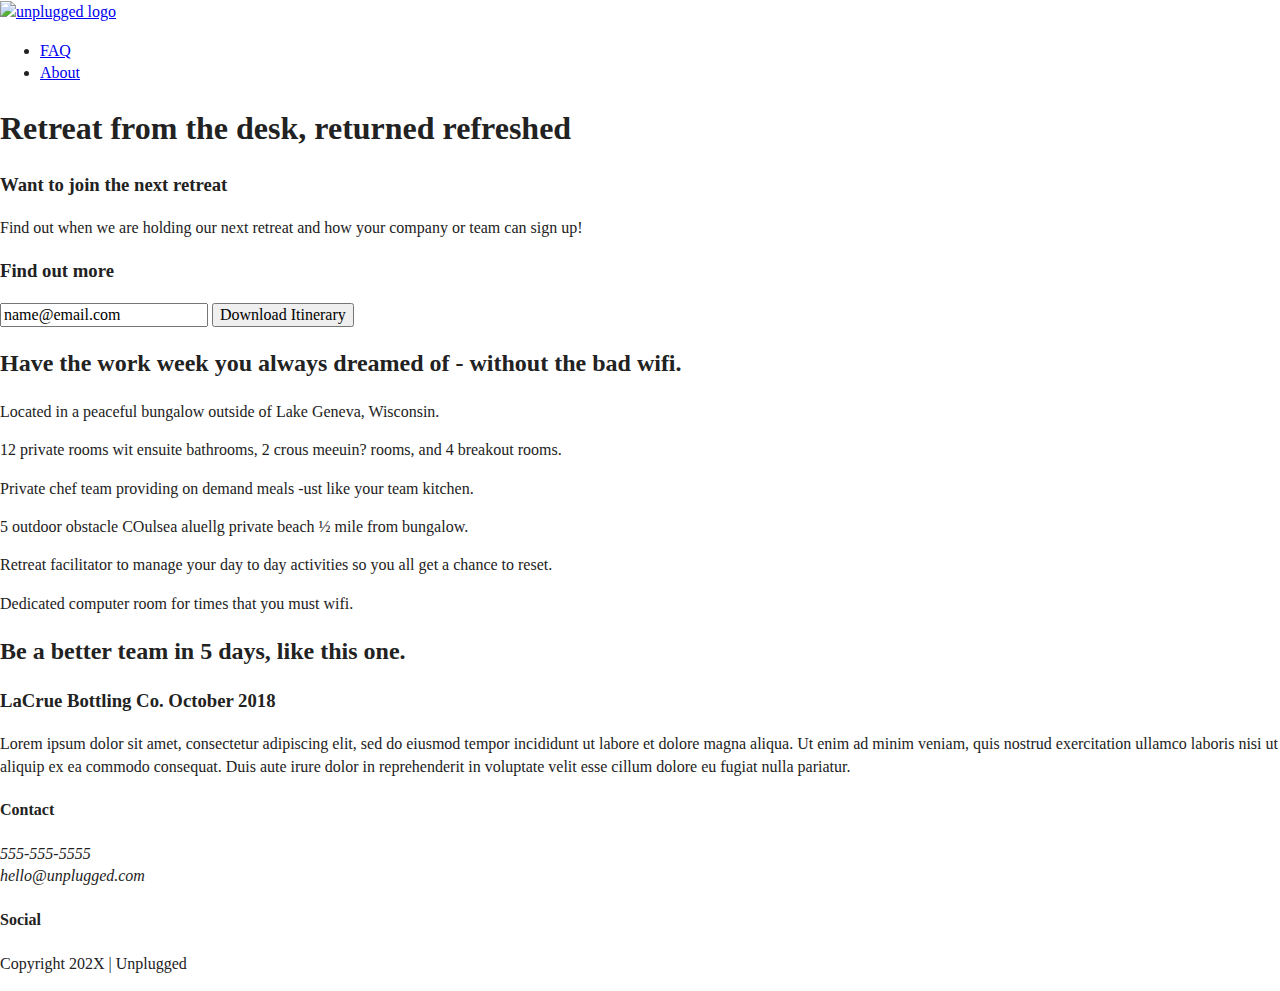
==== index.html @ b1617ef8 "Updating homepage" ====
<!doctype html>
<html class="no-js" lang="">

<head>
  <meta charset="utf-8">
  <title>Unplugged Retreat</title>
  <meta name="description" content="">
  <meta name="viewport" content="width=device-width, initial-scale=1 shrink-to-fit=no">


  <link rel="manifest" href="site.webmanifest">
  <link rel="apple-touch-icon" href="/icon.png">
  <!-- Place favicon.ico in the root directory -->

  <link rel="stylesheet" href="css/normalize.css">
  <link rel="stylesheet" href="css/main.css">
</head>

<body>
<!--[if lte IE 9]>
    <p class="browserupgrade">You are using an <strong>outdated</strong> browser. Please <a href="https://browsehappy.com/">upgrade your browser</a> to improve your experience and security.</p>
  <![endif]-->

  <!-- Add your site or application content here -->
  <header>
    <div class="content-wrapper">
      <a href="#">
        <img src="" alt="unplugged logo">
      </a> 
      <div class="header-divider">
        <nav>
          <ul>
              <li><a href="faq/index.html" rel="noopener">FAQ</a></li>
              <li><a href="about/index.html" rel="noopener">About</a></li>
          </ul>
        </nav>
    </div>
  </header>

  <main>

    <section class="hero-area">
      <div class="content-wrapper">
        <h1>Retreat from the desk, returned refreshed</h1>
      </div>
    </section>

    <aside>
      <div class="content-wrapper">
        <div class="form-description">
          <h3>Want to join the next retreat</h3>
           <p>
            Find out when we are holding our next retreat and how your company or team can sign up!
          </p>
        </div>
        <div class="form">
          <h3>Find out more</h3>
          <input type="text" name="name" value="name@email.com">
          <input type="button" value="Download Itinerary">
        </div>
      </div>
      <!-- aside content wrapper ends -->
    </aside>

    <section class="features">
      <div class="content-wrapper">
        <h2>Have the work week you always dreamed of - without the bad wifi.</h2>
        <div class="features-items"></div>
          <article>
           <p class="fontawesome-icon">
           </p>
           <p class="features-item-description">
             Located in a peaceful bungalow outside of Lake Geneva, Wisconsin.
           </p>
          </article>
          <article>
           <p class="fontawesome-icon">
          </p>
           <p class="features-item-description">
            12 private rooms wit ensuite bathrooms, 2 crous meeuin? rooms, and 4 breakout rooms.
           </p>
           </article>
           <article>
            <p class="fontawesome-icon">
           </p>
           <p class="features-item-description">
            Private chef team providing on demand meals -ust like your team kitchen.
           </p>
           </article>
           <article>
            <p class="fontawesome-icon">
            </p>
            <p class="features-item-description">
               5 outdoor obstacle COulsea aluellg private beach ½ mile from bungalow.
            </p>
            </article>
           <article>
            <p class="fontawesome-icon">
            </p>
           <p class="features-item-description">
             Retreat facilitator to manage your day to day activities so you all get a chance to reset.
           </p>
          </article>
          <article>
          <p class="fontawesome-icon">
          </p>
          <p class="features-item-description">
            Dedicated computer room for times that you must wifi.
          </p>
          </article>
        </div>
      </div>
    </section>

    <section class="reviews">
      <div class="content-wrapper">
        <h2>Be a better team in 5 days, like this one.</h2>
        <article>
          <div>
            <h3>LaCrue Bottling Co. October 2018</h3>
            <p>
              Lorem ipsum dolor sit amet, consectetur adipiscing elit, sed do eiusmod tempor incididunt ut labore et
              dolore magna aliqua. Ut enim ad minim veniam, quis nostrud exercitation ullamco laboris nisi ut aliquip ex
              ea commodo consequat. Duis aute irure dolor
              in reprehenderit in voluptate velit esse cillum dolore eu fugiat nulla pariatur.
            </p>
          </div>
        </article>
      </div>
    </section>

  </main> <!--main wrapper-->

  <footer>
    <div class="content-wrapper">
      <div class="footer-content">
        <div class="contact">
          <h4>Contact</h4>
          <address>
            <p>
              555-555-5555<br>
              hello@unplugged.com
            </p>
          </address>
        </div>
        <div class="social">
          <h4>Social</h4>
          <div class="social-icons">
            <p>
              <a href="https://www.facebook.com/Skillcrush/" target="_blank"></a>
            </p>
            <p>
              <a href="https://twitter.com/Skillcrush" target="_blank"></a>
            </p>
            <p>
              <a href="https://www.instagram.com/skillcrush/" target="_blank"></a>
            </p>
          </div>
        </div>
      </div>
      <!-- footer content ends -->
    </div>
    <!--footer content-wrapper ends-->
    <div class="copyright">
      <p>Copyright 202X | Unplugged</p>
    </div>
  </footer>


  <script src="js/vendor/modernizr-3.11.2.min.js"></script>
  <script src="js/plugins.js"></script>
  <script src="js/main.js"></script>

  <!-- Google Analytics: change UA-XXXXX-Y to be your site's ID. -->
  <script>
    window.ga = function () { ga.q.push(arguments) }; ga.q = []; ga.l = +new Date;
    ga('create', 'UA-XXXXX-Y', 'auto'); ga('set', 'anonymizeIp', true); ga('set', 'transport', 'beacon'); ga('send', 'pageview')
  </script>
  <script src="https://www.google-analytics.com/analytics.js" async></script>
</body>

</html>
---- css/main.css ----
/*! HTML5 Boilerplate v8.0.0 | MIT License | https://html5boilerplate.com/ */

/* main.css 2.1.0 | MIT License | https://github.com/h5bp/main.css#readme */
/*
 * What follows is the result of much research on cross-browser styling.
 * Credit left inline and big thanks to Nicolas Gallagher, Jonathan Neal,
 * Kroc Camen, and the H5BP dev community and team.
 */

/* ==========================================================================
   Base styles: opinionated defaults
   ========================================================================== */

html {
  color: #222;
  font-size: 1em;
  line-height: 1.4;
}

/*
 * Remove text-shadow in selection highlight:
 * https://twitter.com/miketaylr/status/12228805301
 *
 * Vendor-prefixed and regular ::selection selectors cannot be combined:
 * https://stackoverflow.com/a/16982510/7133471
 *
 * Customize the background color to match your design.
 */

::-moz-selection {
  background: #b3d4fc;
  text-shadow: none;
}

::selection {
  background: #b3d4fc;
  text-shadow: none;
}

/*
 * A better looking default horizontal rule
 */

hr {
  display: block;
  height: 1px;
  border: 0;
  border-top: 1px solid #ccc;
  margin: 1em 0;
  padding: 0;
}

/*
 * Remove the gap between audio, canvas, iframes,
 * images, videos and the bottom of their containers:
 * https://github.com/h5bp/html5-boilerplate/issues/440
 */

audio,
canvas,
iframe,
img,
svg,
video {
  vertical-align: middle;
}

/*
 * Remove default fieldset styles.
 */

fieldset {
  border: 0;
  margin: 0;
  padding: 0;
}

/*
 * Allow only vertical resizing of textareas.
 */

textarea {
  resize: vertical;
}

/* ==========================================================================
   Author's custom styles
   ========================================================================== */

/* ==========================================================================
   Helper classes
   ========================================================================== */

/*
 * Hide visually and from screen readers
 */

.hidden,
[hidden] {
  display: none !important;
}

/*
 * Hide only visually, but have it available for screen readers:
 * https://snook.ca/archives/html_and_css/hiding-content-for-accessibility
 *
 * 1. For long content, line feeds are not interpreted as spaces and small width
 *    causes content to wrap 1 word per line:
 *    https://medium.com/@jessebeach/beware-smushed-off-screen-accessible-text-5952a4c2cbfe
 */

.sr-only {
  border: 0;
  clip: rect(0, 0, 0, 0);
  height: 1px;
  margin: -1px;
  overflow: hidden;
  padding: 0;
  position: absolute;
  white-space: nowrap;
  width: 1px;
  /* 1 */
}

/*
 * Extends the .sr-only class to allow the element
 * to be focusable when navigated to via the keyboard:
 * https://www.drupal.org/node/897638
 */

.sr-only.focusable:active,
.sr-only.focusable:focus {
  clip: auto;
  height: auto;
  margin: 0;
  overflow: visible;
  position: static;
  white-space: inherit;
  width: auto;
}

/*
 * Hide visually and from screen readers, but maintain layout
 */

.invisible {
  visibility: hidden;
}

/*
 * Clearfix: contain floats
 *
 * For modern browsers
 * 1. The space content is one way to avoid an Opera bug when the
 *    `contenteditable` attribute is included anywhere else in the document.
 *    Otherwise it causes space to appear at the top and bottom of elements
 *    that receive the `clearfix` class.
 * 2. The use of `table` rather than `block` is only necessary if using
 *    `:before` to contain the top-margins of child elements.
 */

.clearfix::before,
.clearfix::after {
  content: " ";
  display: table;
}

.clearfix::after {
  clear: both;
}

/* ==========================================================================
   EXAMPLE Media Queries for Responsive Design.
   These examples override the primary ('mobile first') styles.
   Modify as content requires.
   ========================================================================== */

@media only screen and (min-width: 35em) {
  /* Style adjustments for viewports that meet the condition */
}

@media print,
  (-webkit-min-device-pixel-ratio: 1.25),
  (min-resolution: 1.25dppx),
  (min-resolution: 120dpi) {
  /* Style adjustments for high resolution devices */
}

/* ==========================================================================
   Print styles.
   Inlined to avoid the additional HTTP request:
   https://www.phpied.com/delay-loading-your-print-css/
   ========================================================================== */

@media print {
  *,
  *::before,
  *::after {
    background: #fff !important;
    color: #000 !important;
    /* Black prints faster */
    box-shadow: none !important;
    text-shadow: none !important;
  }

  a,
  a:visited {
    text-decoration: underline;
  }

  a[href]::after {
    content: " (" attr(href) ")";
  }

  abbr[title]::after {
    content: " (" attr(title) ")";
  }

  /*
   * Don't show links that are fragment identifiers,
   * or use the `javascript:` pseudo protocol
   */
  a[href^="#"]::after,
  a[href^="javascript:"]::after {
    content: "";
  }

  pre {
    white-space: pre-wrap !important;
  }

  pre,
  blockquote {
    border: 1px solid #999;
    page-break-inside: avoid;
  }

  /*
   * Printing Tables:
   * https://web.archive.org/web/20180815150934/http://css-discuss.incutio.com/wiki/Printing_Tables
   */
  thead {
    display: table-header-group;
  }

  tr,
  img {
    page-break-inside: avoid;
  }

  p,
  h2,
  h3 {
    orphans: 3;
    widows: 3;
  }

  h2,
  h3 {
    page-break-after: avoid;
  }
}
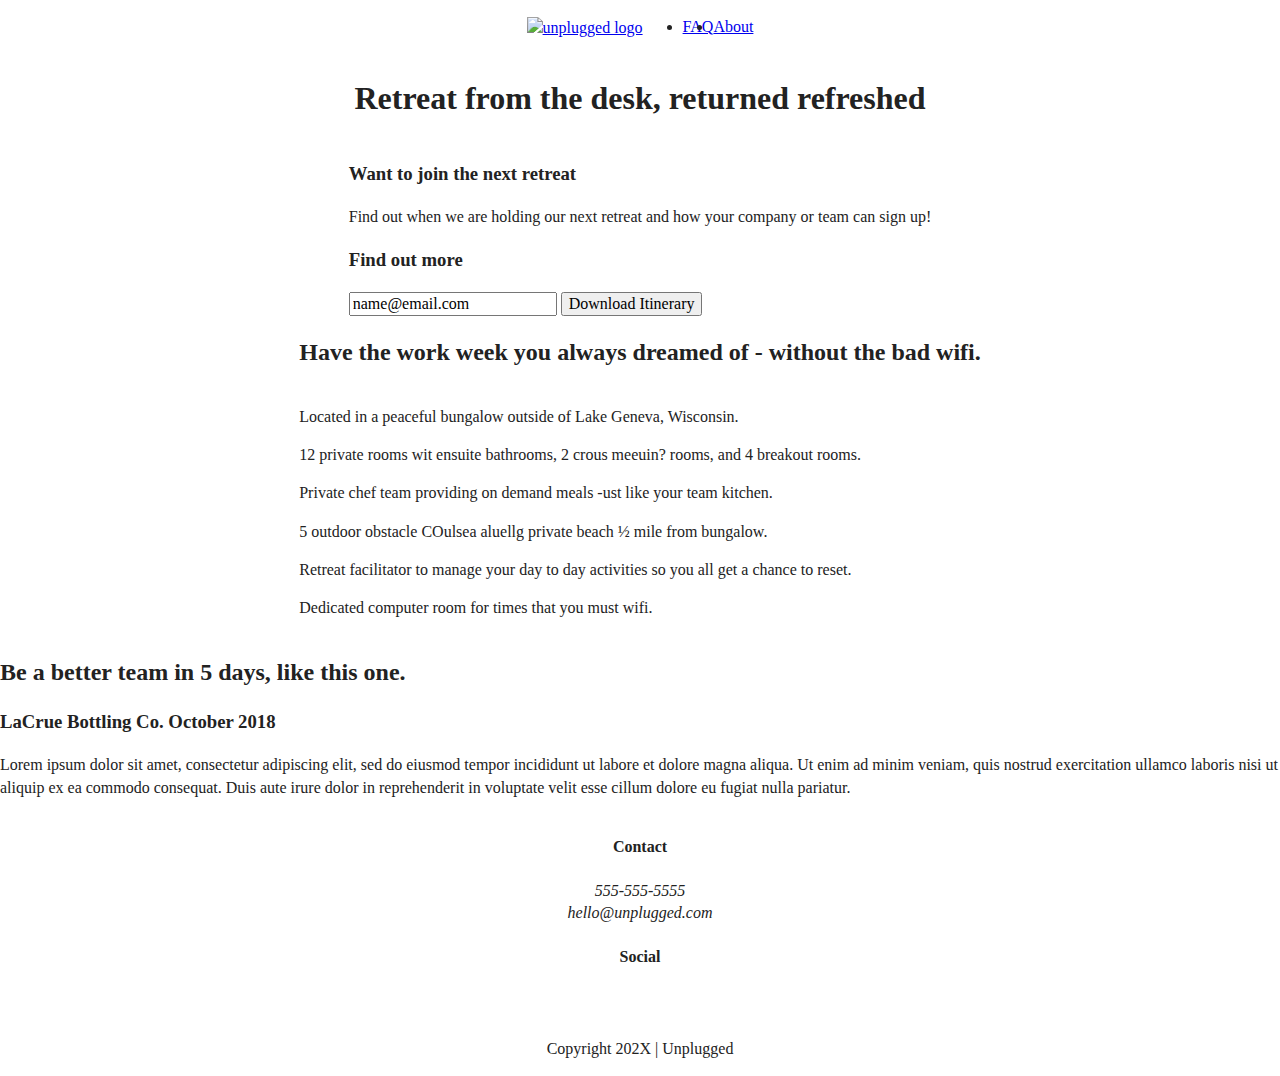
==== commit 8c1eea6a: "Modified main.csss" ====
--- a/index.html
+++ b/index.html
@@ -8,8 +8,8 @@
   <meta name="viewport" content="width=device-width, initial-scale=1 shrink-to-fit=no">
 
 
-  <link rel="manifest" href="site.webmanifest">
-  <link rel="apple-touch-icon" href="/icon.png">
+  <link rel="manifest" href="../site.webmanifest">
+  <link rel="apple-touch-icon" href="/../icon.png">
   <!-- Place favicon.ico in the root directory -->
 
   <link rel="stylesheet" href="css/normalize.css">
--- a/css/main.css
+++ b/css/main.css
@@ -86,6 +86,110 @@
 /* ==========================================================================
    Author's custom styles
    ========================================================================== */
+/* -------------------- Base Header - Footer Styles -------------------- */
+header {
+  display: flex;
+  justify-content: center; 
+}
+
+header .content-wrapper {
+  display:flex;
+  justify-content: center;
+  align-items: center;
+  flex-flow: row wrap;
+}
+
+header nav ul {
+  display: flex;
+  justify-content: space-around;
+}
+
+footer {
+  display:flex;
+  flex-direction: column;
+  align-items: center;
+  text-align: center;
+}
+
+footer .social-icons {
+  display: flex;
+  justify-content: space-around;
+  align-items: center;
+}
+
+footer .social-icons p {
+  display: flex;
+  justify-content: center;
+  align-items: center;
+}
+
+/* -------------------- Mobile Styles - Homepage -------------------- */
+/* Hero Area */
+
+.hero-area {
+  display:flex;
+  justify-content: center;
+}
+
+/* Aside */
+
+aside {
+  display:flex;
+  justify-content: center;
+}
+
+/* Features */
+
+.features {
+  display:flex;
+  justify-content: center;
+}
+
+.features .features-items {
+  display: flex;
+  justify-content: center;
+  align-items: flex-start;
+  flex-flow: row wrap;
+}
+
+/* Reviews */
+
+.reviews {
+  display: flex;
+  justify-content: center;
+}
+
+
+/* ==========================================================================
+   About Page
+   ========================================================================== */
+
+   .mission {
+    display: flex;
+    justify-content: center;
+  }
+  
+  .contact-section {
+    display: flex;
+    justify-content: center;
+  }
+  
+  /* ==========================================================================
+     FAQ Page
+     ========================================================================== */
+  
+  .faq {
+    display: flex;
+    justify-content: center;
+  }
+  
+  .faq .content-wrapper {
+    display: flex;
+    justify-content: center;
+    align-items: flex-start;
+    flex-flow: row wrap;
+  }
+  
 
 /* ==========================================================================
    Helper classes
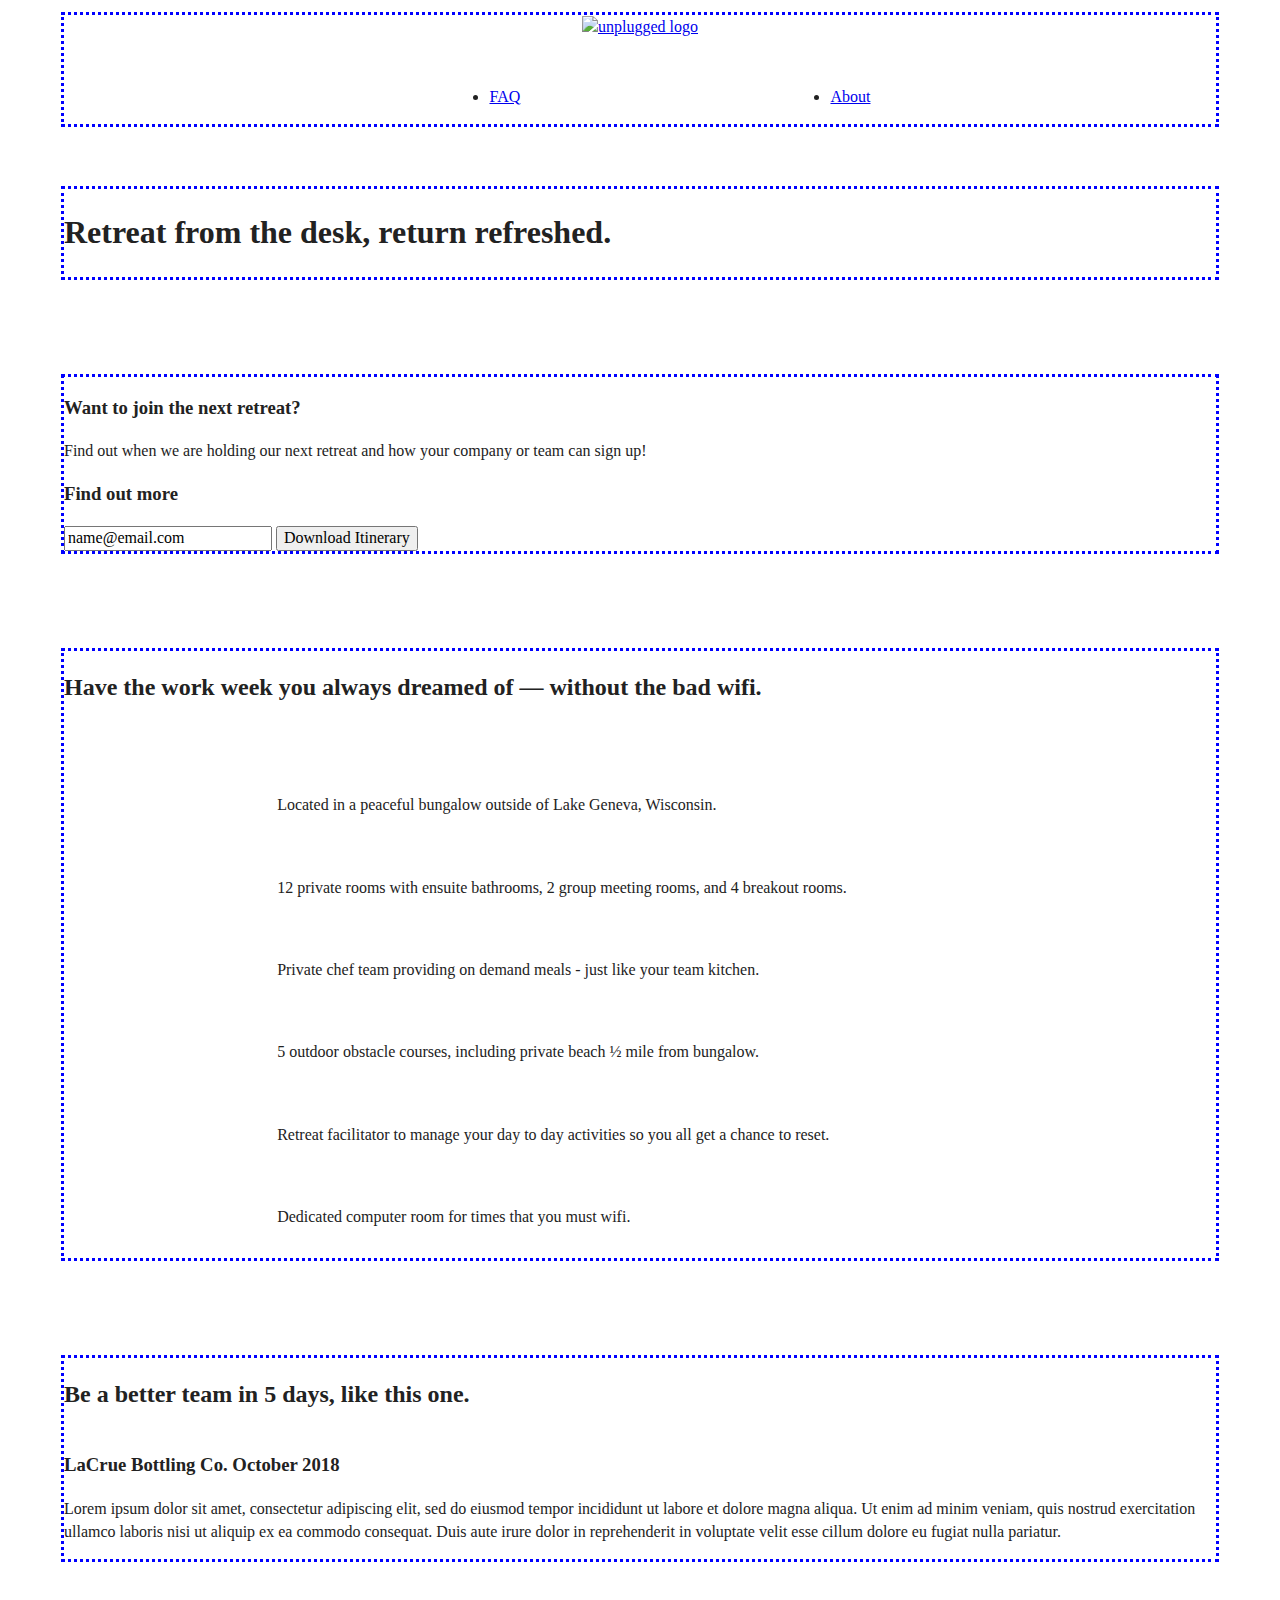
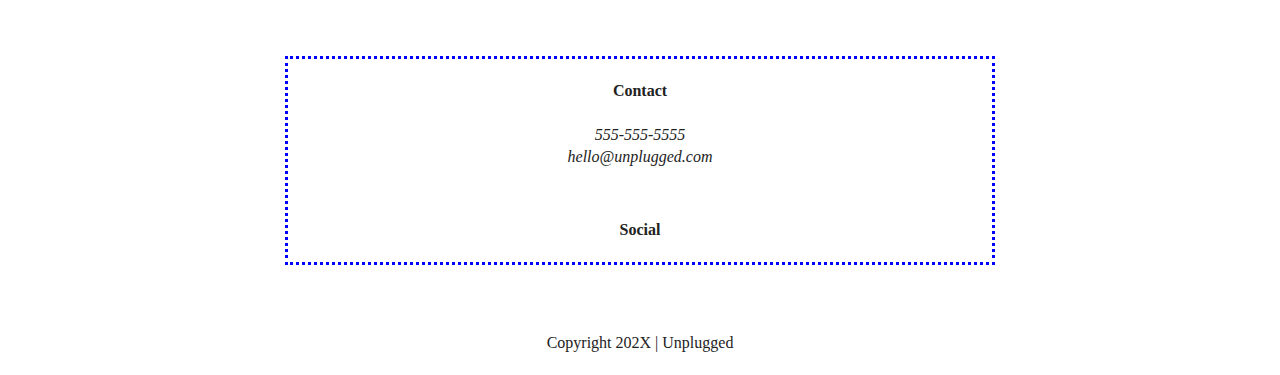
==== commit 833cfe1c: "Updated homepage and css file" ====
--- a/index.html
+++ b/index.html
@@ -1,15 +1,15 @@
 <!doctype html>
-<html class="no-js" lang="">
+<html class="no-js" lang="en">
 
 <head>
   <meta charset="utf-8">
+  <meta http-equiv="x-ua-compatible" content="ie=edge">
   <title>Unplugged Retreat</title>
   <meta name="description" content="">
-  <meta name="viewport" content="width=device-width, initial-scale=1 shrink-to-fit=no">
+  <meta name="viewport" content="width=device-width, initial-scale=1, shrink-to-fit=no">
 
-
-  <link rel="manifest" href="../site.webmanifest">
-  <link rel="apple-touch-icon" href="/../icon.png">
+  <link rel="manifest" href="site.webmanifest">
+  <link rel="apple-touch-icon" href="icon.png">
   <!-- Place favicon.ico in the root directory -->
 
   <link rel="stylesheet" href="css/normalize.css">
@@ -17,7 +17,7 @@
 </head>
 
 <body>
-<!--[if lte IE 9]>
+  <!--[if lte IE 9]>
     <p class="browserupgrade">You are using an <strong>outdated</strong> browser. Please <a href="https://browsehappy.com/">upgrade your browser</a> to improve your experience and security.</p>
   <![endif]-->
 
@@ -26,14 +26,14 @@
     <div class="content-wrapper">
       <a href="#">
         <img src="" alt="unplugged logo">
-      </a> 
-      <div class="header-divider">
-        <nav>
-          <ul>
-              <li><a href="faq/index.html" rel="noopener">FAQ</a></li>
-              <li><a href="about/index.html" rel="noopener">About</a></li>
-          </ul>
-        </nav>
+      </a>
+      <div class="header-divider"></div>
+      <nav>
+        <ul>
+          <li><a href="faq/index.html">FAQ</a></li>
+          <li><a href="about/index.html">About</a></li>
+        </ul>
+      </nav>
     </div>
   </header>
 
@@ -41,15 +41,15 @@
 
     <section class="hero-area">
       <div class="content-wrapper">
-        <h1>Retreat from the desk, returned refreshed</h1>
+        <h1>Retreat from the desk, return refreshed.</h1>
       </div>
     </section>
 
     <aside>
       <div class="content-wrapper">
         <div class="form-description">
-          <h3>Want to join the next retreat</h3>
-           <p>
+          <h3>Want to join the next retreat?</h3>
+          <p>
             Find out when we are holding our next retreat and how your company or team can sign up!
           </p>
         </div>
@@ -64,49 +64,49 @@
 
     <section class="features">
       <div class="content-wrapper">
-        <h2>Have the work week you always dreamed of - without the bad wifi.</h2>
-        <div class="features-items"></div>
+        <h2>Have the work week you always dreamed of — without the bad wifi.</h2>
+        <div class="features-items">
           <article>
-           <p class="fontawesome-icon">
-           </p>
-           <p class="features-item-description">
-             Located in a peaceful bungalow outside of Lake Geneva, Wisconsin.
-           </p>
-          </article>
-          <article>
-           <p class="fontawesome-icon">
-          </p>
-           <p class="features-item-description">
-            12 private rooms wit ensuite bathrooms, 2 crous meeuin? rooms, and 4 breakout rooms.
-           </p>
-           </article>
-           <article>
-            <p class="fontawesome-icon">
-           </p>
-           <p class="features-item-description">
-            Private chef team providing on demand meals -ust like your team kitchen.
-           </p>
-           </article>
-           <article>
             <p class="fontawesome-icon">
             </p>
             <p class="features-item-description">
-               5 outdoor obstacle COulsea aluellg private beach ½ mile from bungalow.
+              Located in a peaceful bungalow outside of Lake Geneva, Wisconsin.
             </p>
-            </article>
-           <article>
+          </article>
+          <article>
             <p class="fontawesome-icon">
             </p>
-           <p class="features-item-description">
-             Retreat facilitator to manage your day to day activities so you all get a chance to reset.
-           </p>
+            <p class="features-item-description">
+              12 private rooms with ensuite bathrooms, 2 group meeting rooms, and 4 breakout rooms.
+            </p>
           </article>
           <article>
-          <p class="fontawesome-icon">
-          </p>
-          <p class="features-item-description">
-            Dedicated computer room for times that you must wifi.
-          </p>
+            <p class="fontawesome-icon">
+            </p>
+            <p class="features-item-description">
+              Private chef team providing on demand meals - just like your team kitchen.
+            </p>
+          </article>
+          <article>
+            <p class="fontawesome-icon">
+            </p>
+            <p class="features-item-description">
+              5 outdoor obstacle courses, including private beach ½ mile from bungalow.
+            </p>
+          </article>
+          <article>
+            <p class="fontawesome-icon">
+            </p>
+            <p class="features-item-description">
+              Retreat facilitator to manage your day to day activities so you all get a chance to reset.
+            </p>
+          </article>
+          <article>
+            <p class="fontawesome-icon">
+            </p>
+            <p class="features-item-description">
+              Dedicated computer room for times that you must wifi.
+            </p>
           </article>
         </div>
       </div>
@@ -129,7 +129,8 @@
       </div>
     </section>
 
-  </main> <!--main wrapper-->
+  </main>
+  <!-- main wrapper -->
 
   <footer>
     <div class="content-wrapper">
@@ -166,17 +167,25 @@
     </div>
   </footer>
 
-
-  <script src="js/vendor/modernizr-3.11.2.min.js"></script>
+  <script src="js/vendor/modernizr-3.6.0.min.js"></script>
+  <script src="https://code.jquery.com/jquery-3.3.1.min.js"
+    integrity="sha256-FgpCb/KJQlLNfOu91ta32o/NMZxltwRo8QtmkMRdAu8=" crossorigin="anonymous"></script>
+  <script>
+    window.jQuery || document.write('<script src="js/vendor/jquery-3.3.1.min.js"><\/script>')
+  </script>
   <script src="js/plugins.js"></script>
   <script src="js/main.js"></script>
 
   <!-- Google Analytics: change UA-XXXXX-Y to be your site's ID. -->
   <script>
-    window.ga = function () { ga.q.push(arguments) }; ga.q = []; ga.l = +new Date;
-    ga('create', 'UA-XXXXX-Y', 'auto'); ga('set', 'anonymizeIp', true); ga('set', 'transport', 'beacon'); ga('send', 'pageview')
+    window.ga = function () {
+      ga.q.push(arguments)
+    };
+    ga.q = [];
+    ga.l = +new Date;
+    ga('create', 'UA-XXXXX-Y', 'auto');
+    ga('send', 'pageview')
   </script>
-  <script src="https://www.google-analytics.com/analytics.js" async></script>
+  <script src="https://www.google-analytics.com/analytics.js" async defer></script>
 </body>
-
-</html>
+</html>--- a/css/main.css
+++ b/css/main.css
@@ -86,85 +86,142 @@
 /* ==========================================================================
    Author's custom styles
    ========================================================================== */
-/* -------------------- Base Header - Footer Styles -------------------- */
-header {
-  display: flex;
-  justify-content: center; 
-}
-
-header .content-wrapper {
-  display:flex;
-  justify-content: center;
-  align-items: center;
-  flex-flow: row wrap;
-}
-
-header nav ul {
-  display: flex;
-  justify-content: space-around;
-}
-
-footer {
-  display:flex;
-  flex-direction: column;
-  align-items: center;
-  text-align: center;
-}
-
-footer .social-icons {
-  display: flex;
-  justify-content: space-around;
-  align-items: center;
-}
-
-footer .social-icons p {
-  display: flex;
-  justify-content: center;
-  align-items: center;
-}
-
-/* -------------------- Mobile Styles - Homepage -------------------- */
-/* Hero Area */
-
-.hero-area {
-  display:flex;
-  justify-content: center;
-}
-
-/* Aside */
-
-aside {
-  display:flex;
-  justify-content: center;
-}
-
-/* Features */
-
-.features {
-  display:flex;
-  justify-content: center;
-}
-
-.features .features-items {
-  display: flex;
-  justify-content: center;
-  align-items: flex-start;
-  flex-flow: row wrap;
-}
-
-/* Reviews */
-
-.reviews {
-  display: flex;
-  justify-content: center;
-}
-
-
-/* ==========================================================================
-   About Page
-   ========================================================================== */
-
-   .mission {
+   .content-wrapper {
+    width: 90%;
+    margin: 50px 0;
+    outline: 3px dotted blue;
+  }
+  
+  /* -------------------- Base Header - Footer Styles -------------------- */
+  header {
+    display: flex;
+    justify-content: center;
+    padding: 15px 0;
+  }
+  
+  header .content-wrapper {
+    display: flex;
+    justify-content: center;
+    align-items: center;
+    flex-flow: row wrap;
+    margin: 0;
+  }
+  
+  .header-divider {
+    width: 100%;
+    height: 1px;
+    margin: 10px 0 20px 0;
+  }
+  
+  header nav {
+    width: 60%;
+  }
+  
+  header nav ul {
+    display: flex;
+    justify-content: space-around;
+    width: 100%;
+  }
+  
+  footer {
+    display: flex;
+    flex-direction: column;
+    align-items: center;
+    text-align: center;
+  }
+  
+  footer p {
+    margin: 0;
+  }
+  
+  footer .content-wrapper {
+    width: 55%;
+  }
+  
+  footer .contact {
+    margin-bottom: 50px;
+  }
+  
+  footer .social-icons {
+    display: flex;
+    justify-content: space-around;
+    align-items: center;
+  }
+  
+  footer .social-icons p {
+    display: flex;
+    justify-content: center;
+    align-items: center;
+  }
+  
+  footer .copyright {
+    margin: 20px 0;
+  }
+  
+  /* -------------------- Mobile Styles - Homepage -------------------- */
+  
+  /* Hero Area */
+  
+  .hero-area {
+    display: flex;
+    justify-content: center;
+  }
+  
+  /* Aside */
+  
+  aside {
+    display: flex;
+    justify-content: center;
+  }
+  
+  /* Features */
+  
+  .features {
+    display: flex;
+    justify-content: center;
+  }
+  
+  .features h2 {
+    margin-bottom: 60px;
+  }
+  
+  .features article {
+    width: 63%;
+    margin: 30px 0;
+  }
+  
+  .features .features-items {
+    display: flex;
+    justify-content: center;
+    align-items: flex-start;
+    flex-flow: row wrap;
+  }
+  
+  .features p {
+    margin: 0;
+  }
+  
+  /* Reviews */
+  
+  .reviews {
+    display: flex;
+    justify-content: center;
+  }
+  
+  .reviews h2 {
+    margin-bottom: 40px;
+  }
+  
+  .reviews h3 {
+    width: 55%;
+    margin: 20px 0;
+  }
+  
+  /* ==========================================================================
+     About Page
+     ========================================================================== */
+  
+  .mission {
     display: flex;
     justify-content: center;
   }
@@ -172,6 +229,10 @@
   .contact-section {
     display: flex;
     justify-content: center;
+  }
+  
+  .contact-content p {
+    margin: 0;
   }
   
   /* ==========================================================================
@@ -188,6 +249,15 @@
     justify-content: center;
     align-items: flex-start;
     flex-flow: row wrap;
+    margin: 50px 0 0 0;
+  }
+  
+  .faq h2 {
+    margin-bottom: 40px;
+  }
+  
+  .faq-content {
+    margin-bottom: 50px;
   }
   
 
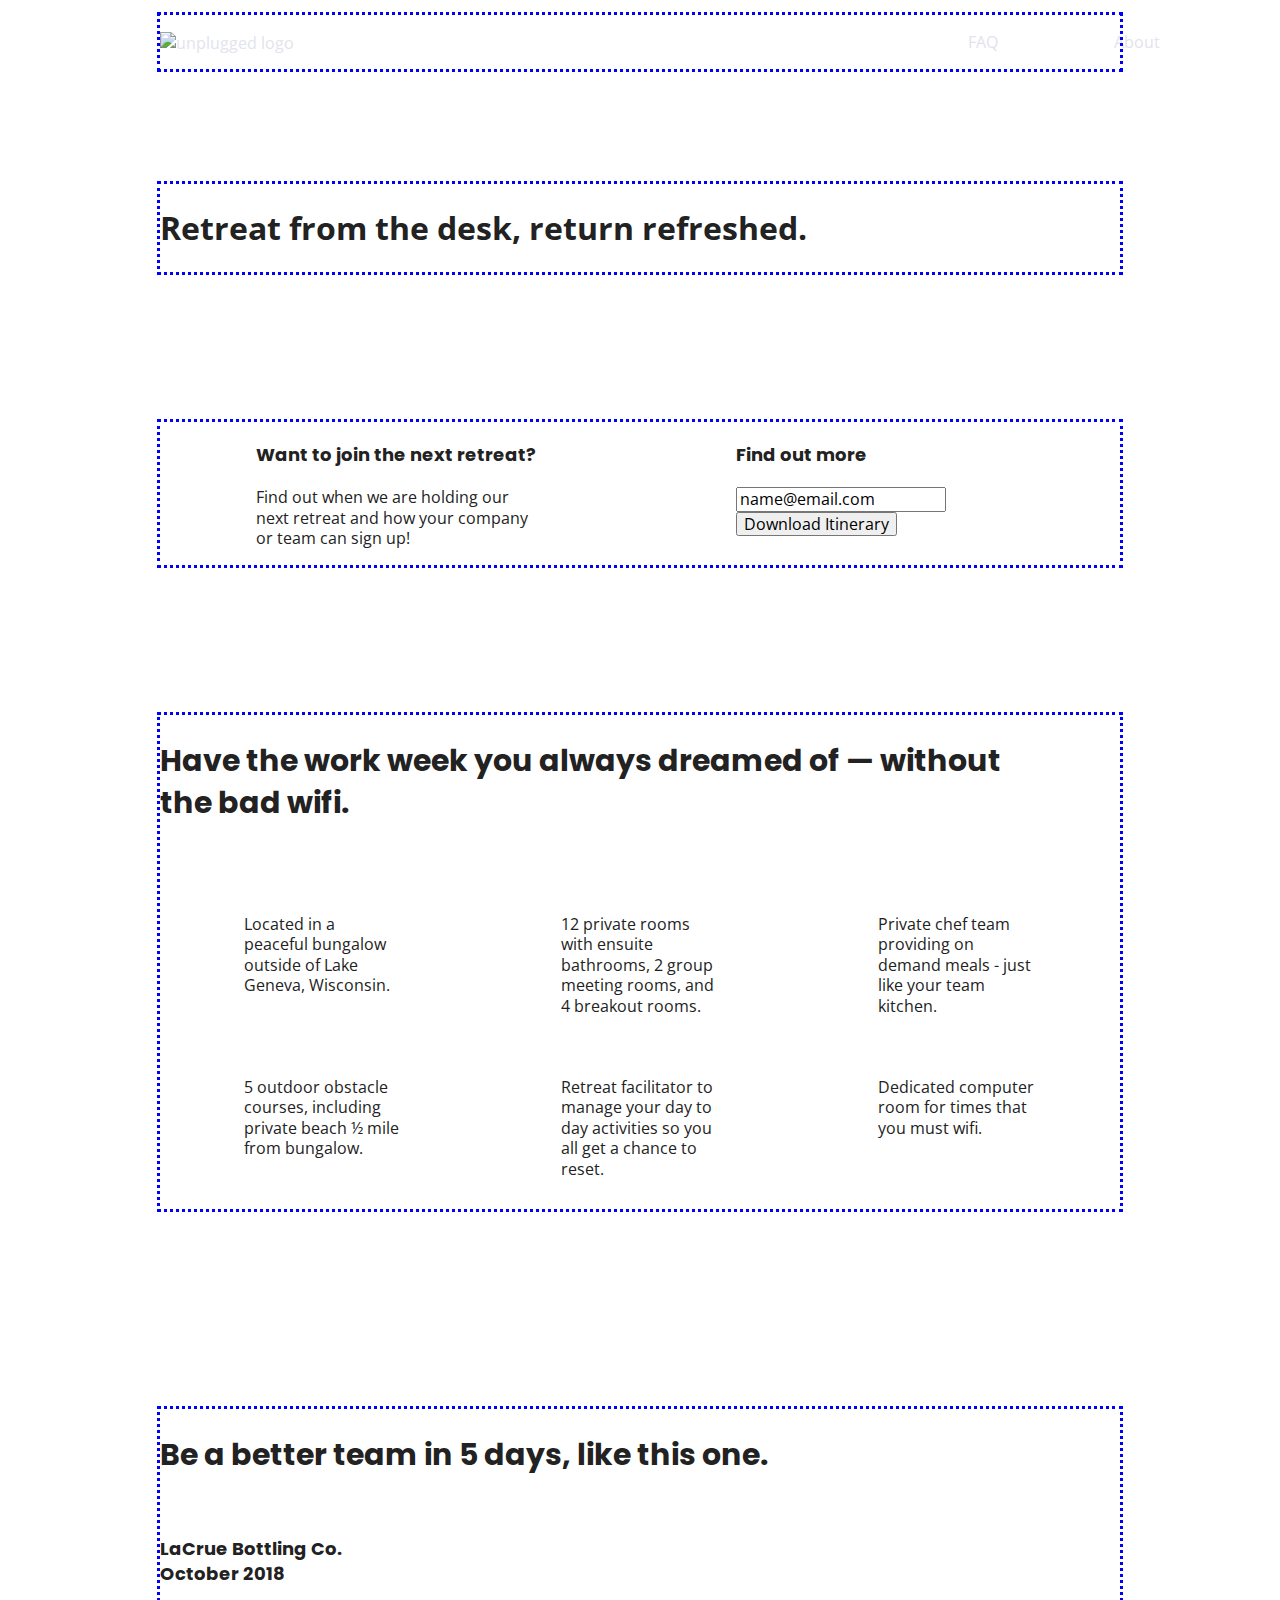
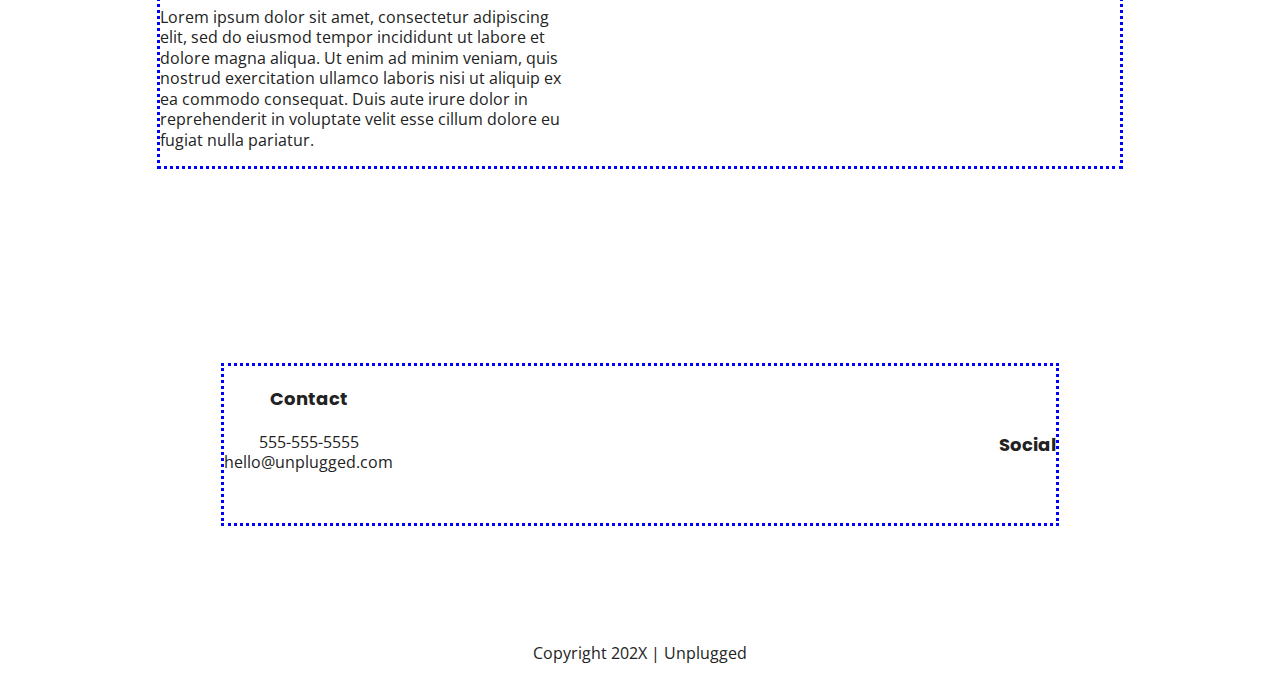
==== commit 6b86cabe: "Updated all pages" ====
--- a/index.html
+++ b/index.html
@@ -14,6 +14,9 @@
 
   <link rel="stylesheet" href="css/normalize.css">
   <link rel="stylesheet" href="css/main.css">
+  <!-- Google Fonts -->
+  <link rel="stylesheet" href="https://fonts.googleapis.com/css?family=Open+Sans:400,700|Poppins:500,700">
+  
 </head>
 
 <body>
--- a/css/main.css
+++ b/css/main.css
@@ -86,6 +86,49 @@
 /* ==========================================================================
    Author's custom styles
    ========================================================================== */
+  /*General Styles*/
+
+  html {
+    font-size: 1rem;
+  }
+
+  body {
+    font-family: 'Open Sans', sans-serif;
+    font-size: 1em;
+    text-align: left;
+  }
+
+  ul,
+  ol {
+    list-style-type: none;
+  }
+
+  a {
+    color: #e2e3ed;
+    text-decoration: none;
+  }
+
+  h2 {
+    font-family: 'Poppins', sans-serif;
+    font-size: 1.875em;
+  }
+
+  h3,
+  h4 {
+    font-family: 'Poppins', sans-serif;
+    margin: 20px 0;
+    font-size: 1.125em;
+  }
+
+  p {
+    font-size: 1em;
+    line-height: 1.285;
+  }
+
+  address {
+    font-style: normal;
+  }
+  
    .content-wrapper {
     width: 90%;
     margin: 50px 0;
@@ -349,16 +392,186 @@
    Modify as content requires.
    ========================================================================== */
 
-@media only screen and (min-width: 35em) {
-  /* Style adjustments for viewports that meet the condition */
-}
-
-@media print,
-  (-webkit-min-device-pixel-ratio: 1.25),
-  (min-resolution: 1.25dppx),
-  (min-resolution: 120dpi) {
-  /* Style adjustments for high resolution devices */
-}
+@media screen and (min-width: 768px){
+/*General Styles*/
+
+.content-wrapper {
+  max-width: 640px;
+  margin: 100px 0;
+}
+
+header {
+  padding: 33px 0;
+}
+
+header .content-wrapper {
+  width: 100%;
+  justify-content: space-between;
+}
+
+header nav {
+  width: 20%;
+}
+
+header nav ul {
+  justify-content: space-between;
+}
+
+.header-divider {
+  display: none;
+}
+
+aside .content-wrapper {
+  margin: 50px 0;
+  display: flex;
+  justify-content: space-between;
+  align-content: flex-start;
+}
+
+aside .content-wrapper .form-description,
+aside .content-wrapper .form {
+  width: 40%;
+  margin: 0;
+}
+
+.features article {
+  display: flex;
+  align-items: center;
+  flex-flow: column wrap;
+  flex-basis: 50%;
+}
+
+.features .features-item-description {
+  width: 50%;
+}
+
+.reviews article {
+  display: flex;
+  justify-content: space-between;
+}
+
+.reviews article div{
+  width: 49%;
+}
+
+footer .content-wrapper {
+  width: 65%;
+}
+
+.footer-content {
+  display: flex;
+  justify-content: space-between;
+  align-items: center;
+}
+
+footer .contact {
+  margin-bottom: 0:
+}
+
+footer .copyright {
+  width: 100%;
+}
+
+/* ==========================================================================
+   About Page
+   ========================================================================== */
+
+.mission-content {
+    display: flex;
+    justify-content: space-between;
+    align-items: flex-start;
+    padding-top: 20px;
+}
+
+.mission-content p {
+    width: 45%;
+}
+
+.contact-section .content-wrapper h2 {
+  width: 80%;
+}
+
+.contact-content {
+  display: flex; 
+  justify-content: space-between;
+  align-items: flex-start;
+}
+
+/* ==========================================================================
+   FAQ Page
+   ========================================================================== */
+   .faq .content-wrapper {
+    justify-content: space-between;
+  }
+
+  .faq-content {
+    flex-basis: 45%;
+  }
+
+  .faq h2 {
+    width: 100%;
+  }
+}
+
+@media screen and (min-width: 1200px){
+
+.content-wrapper {
+  max-width: 960px;
+}
+
+header {
+  padding: 15px 0;
+}
+
+.hero-area h1{
+  width: 80%;
+}
+
+aside .content-wrapper {
+  justify-content: space-around;
+}
+
+aside .content-wrapper .form-description,
+aside .content-wrapper .form {
+  width: 30%;
+}
+
+.features h2 {
+  width: 90%;
+}
+
+.features article {
+  flex-basis: 33%;
+}
+
+/* Reviews */
+.reviews article div {
+  width: 42%;
+}
+
+/* ==========================================================================
+  About Page
+  ========================================================================== */
+
+  .mission h2,
+  .contact-section .content-wrapper h2 {
+    width: 95%;
+  }
+
+  /* ==========================================================================
+  FAQ Page
+  ========================================================================== */
+  .faq h2 {
+    width: 100%;
+  }
+
+
+}
+
+
+
+
+
 
 /* ==========================================================================
    Print styles.
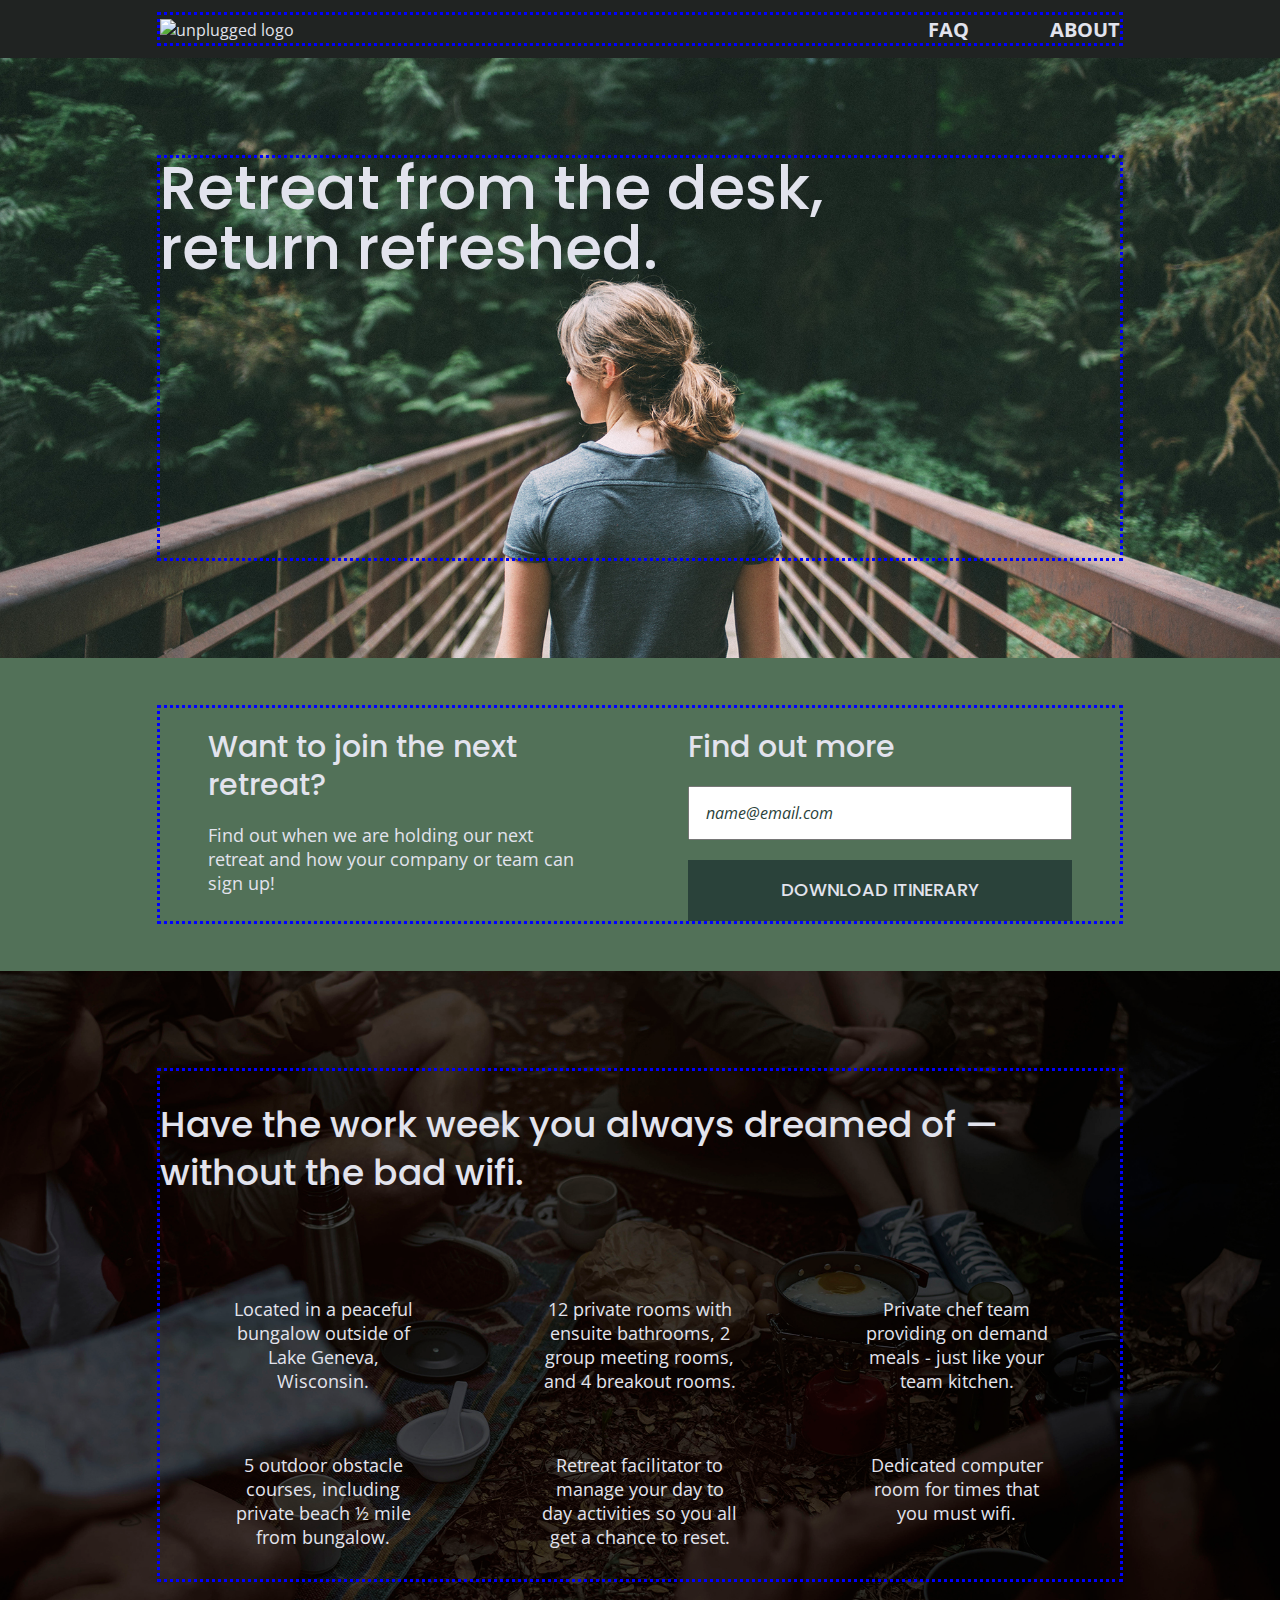
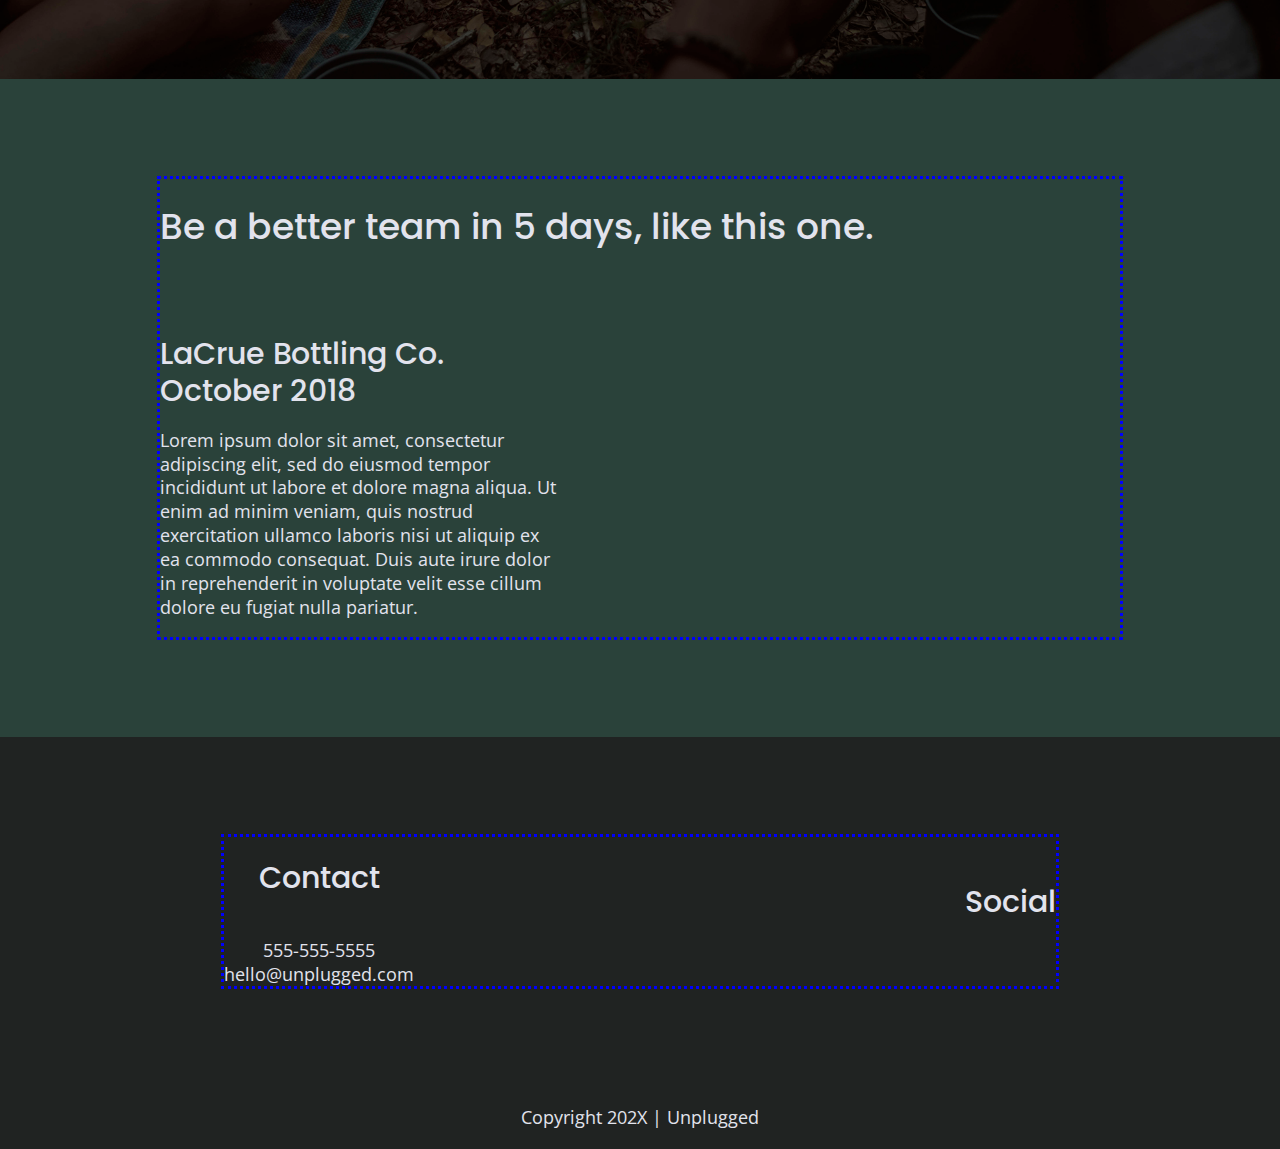
==== commit e3f6d255: "Adding icons to all pages" ====
--- a/index.html
+++ b/index.html
@@ -16,7 +16,8 @@
   <link rel="stylesheet" href="css/main.css">
   <!-- Google Fonts -->
   <link rel="stylesheet" href="https://fonts.googleapis.com/css?family=Open+Sans:400,700|Poppins:500,700">
-  
+  <!-- FontAwesome CDN version 5.5 -->
+  <link rel="stylesheet" href="https://use.fontawesome.com/releases/v5.5.0/css/all.css" integrity="sha384-B4dIYHKNBt8Bc12p+WXckhzcICo0wtJAoU8YZTY5qE0Id1GSseTk6S+L3BlXeVIU" crossorigin="anonymous">
 </head>
 
 <body>
@@ -71,6 +72,7 @@
         <div class="features-items">
           <article>
             <p class="fontawesome-icon">
+              <i class="fas fa-campground"></i>
             </p>
             <p class="features-item-description">
               Located in a peaceful bungalow outside of Lake Geneva, Wisconsin.
@@ -78,6 +80,7 @@
           </article>
           <article>
             <p class="fontawesome-icon">
+              <i class="fas fa-bed"></i>
             </p>
             <p class="features-item-description">
               12 private rooms with ensuite bathrooms, 2 group meeting rooms, and 4 breakout rooms.
@@ -85,6 +88,7 @@
           </article>
           <article>
             <p class="fontawesome-icon">
+              <i class="fas fa-utensils"></i>
             </p>
             <p class="features-item-description">
               Private chef team providing on demand meals - just like your team kitchen.
@@ -92,6 +96,7 @@
           </article>
           <article>
             <p class="fontawesome-icon">
+              <i class="fas fa-shoe-prints"></i>
             </p>
             <p class="features-item-description">
               5 outdoor obstacle courses, including private beach ½ mile from bungalow.
@@ -99,6 +104,7 @@
           </article>
           <article>
             <p class="fontawesome-icon">
+              <i class="fas fa-smile"></i>
             </p>
             <p class="features-item-description">
               Retreat facilitator to manage your day to day activities so you all get a chance to reset.
@@ -106,6 +112,7 @@
           </article>
           <article>
             <p class="fontawesome-icon">
+              <i class="fas fa-wifi"></i>
             </p>
             <p class="features-item-description">
               Dedicated computer room for times that you must wifi.
--- a/css/main.css
+++ b/css/main.css
@@ -84,9 +84,20 @@
 }
 
 /* ==========================================================================
+   Browser Upgrade Prompt
+   ========================================================================== */
+
+   .browserupgrade {
+    margin: 0.2em 0;
+    background: #ccc;
+    color: #000;
+    padding: 0.2em 0;
+  }
+
+/* ==========================================================================
    Author's custom styles
    ========================================================================== */
-  /*General Styles*/
+/*General Styles*/
 
   html {
     font-size: 1rem;
@@ -96,11 +107,14 @@
     font-family: 'Open Sans', sans-serif;
     font-size: 1em;
     text-align: left;
+    color: #e2e3ed;
   }
 
   ul,
   ol {
     list-style-type: none;
+    margin: 0;
+    padding: 0;
   }
 
   a {
@@ -110,6 +124,7 @@
 
   h2 {
     font-family: 'Poppins', sans-serif;
+    font-weight: 500;
     font-size: 1.875em;
   }
 
@@ -117,12 +132,21 @@
   h4 {
     font-family: 'Poppins', sans-serif;
     margin: 20px 0;
+    font-weight: 500;
     font-size: 1.125em;
   }
 
   p {
-    font-size: 1em;
+    font-size: .875em;
     line-height: 1.285;
+  }
+
+  img {
+    width: 100;
+  }
+
+  figure {
+    margin: 0;
   }
 
   address {
@@ -140,6 +164,11 @@
     display: flex;
     justify-content: center;
     padding: 15px 0;
+    background-color: #202322;
+  }
+
+  header figure {
+    width: 60%;
   }
   
   header .content-wrapper {
@@ -151,6 +180,7 @@
   }
   
   .header-divider {
+    background: #3a3a3a;
     width: 100%;
     height: 1px;
     margin: 10px 0 20px 0;
@@ -158,12 +188,19 @@
   
   header nav {
     width: 60%;
+    font-size: 1.125em;
+    font-weight: 700;
+    text-transform: uppercase;
   }
   
   header nav ul {
     display: flex;
     justify-content: space-around;
     width: 100%;
+  }
+
+  header nav ul li {
+    font-size: 1.125em;
   }
   
   footer {
@@ -171,6 +208,7 @@
     flex-direction: column;
     align-items: center;
     text-align: center;
+    background-color: #202322;
   }
   
   footer p {
@@ -208,20 +246,63 @@
   .hero-area {
     display: flex;
     justify-content: center;
+    background: url('../img/unplugged-retreat.jpg');
+    background-size: cover;
+    background-repeat: no repeat;
+    background-position: center;
+    background-color: #333;
+    min-height: 500px;
+  }
+
+  .hero-area h1 {
+    font-size: 2.25em;
+    font-family: 'Poppins', Helvetica, Arial, sans-serif;
+    font-weight: 500;
+    line-height: 1.2;
   }
   
   /* Aside */
   
   aside {
-    display: flex;
-    justify-content: center;
-  }
-  
+    background-color: #527158;
+    display: flex;
+    justify-content: center;
+  }
+
+  aside .form {
+    margin-top: 30px;
+  }
+  
+  input[type=text] {
+    box-sizing: border-box;
+    width: 100%;
+    color: #2a423a;
+    font-style: italic;
+    padding: 1em;
+  }
+
+  input[type=button] {
+    width: 100%;
+    padding: 20px 0;
+    margin-top: 20px;
+    background-color: #2a423a;
+    font-family: 'Poppins', Helvetica, Arial, sans-serif;
+    font-weight: 500;
+    font-size: 1.125em;
+    color: #e2e3ed;
+    border: none;
+    text-align: center;
+    text-transform: uppercase;
+  }
+
   /* Features */
   
   .features {
     display: flex;
     justify-content: center;
+    background: url('../img/unplugged-retreat-features.jpg');
+    background-size: cover;
+    background-position: center;
   }
   
   .features h2 {
@@ -239,9 +320,15 @@
     align-items: flex-start;
     flex-flow: row wrap;
   }
+
+  .features i {
+    font-size: 3.75em;
+    margin-bottom: 40px;
+  }
   
   .features p {
     margin: 0;
+    text-align: center;
   }
   
   /* Reviews */
@@ -249,10 +336,12 @@
   .reviews {
     display: flex;
     justify-content: center;
+    background-color: #2a423a;
   }
   
   .reviews h2 {
     margin-bottom: 40px;
+    line-height: 1;
   }
   
   .reviews h3 {
@@ -265,11 +354,29 @@
      ========================================================================== */
   
   .mission {
-    display: flex;
-    justify-content: center;
+    background-color: #527158;
+    display: flex;
+    justify-content: center;
+  }
+
+  .map figure {
+    width: 100%;
+    height: 0;
+    padding-bottom: 125%;
+    overflow:hidden;
+    position: relative;
+  }
+
+  .map iframe {
+    width: 100%;
+    height: 100%;
+    position: absolute;
+    top: 0;
+    left: 0;
   }
   
   .contact-section {
+    background-color: #2a423a;
     display: flex;
     justify-content: center;
   }
@@ -283,6 +390,7 @@
      ========================================================================== */
   
   .faq {
+    background-color: #527158;
     display: flex;
     justify-content: center;
   }
@@ -297,12 +405,16 @@
   
   .faq h2 {
     margin-bottom: 40px;
+    line-height: 1;
   }
   
   .faq-content {
     margin-bottom: 50px;
   }
   
+  .faq-content h4 {
+    line-height: 1.333;
+  }
 
 /* ==========================================================================
    Helper classes
@@ -392,14 +504,25 @@
    Modify as content requires.
    ========================================================================== */
 
-@media screen and (min-width: 768px){
+@media only screen and (min-width: 768px){
+/*Tablet styles here*/
+
 /*General Styles*/
-
 .content-wrapper {
   max-width: 640px;
   margin: 100px 0;
 }
 
+h2 {
+  font-size: 2.25em;
+  line-height: 1.333;
+}
+
+h3 {
+  font-size: 1.5em;
+  line-height: 1.25;
+}
+
 header {
   padding: 33px 0;
 }
@@ -409,6 +532,10 @@
   justify-content: space-between;
 }
 
+header figure {
+  width: 30%;
+}
+
 header nav {
   width: 20%;
 }
@@ -419,6 +546,18 @@
 
 .header-divider {
   display: none;
+}
+
+/* Hero Area */
+
+.hero-area {
+  min-height: 600px;
+}
+
+.hero-area h1 {
+  font-size: 3em;
+  line-height: 1;
+  margin: 0;
 }
 
 aside .content-wrapper {
@@ -434,6 +573,10 @@
   margin: 0;
 }
 
+.features h2 {
+  margin-bottom: 20px;
+}
+
 .features article {
   display: flex;
   align-items: center;
@@ -442,7 +585,7 @@
 }
 
 .features .features-item-description {
-  width: 50%;
+  width: 62%;
 }
 
 .reviews article {
@@ -450,22 +593,42 @@
   justify-content: space-between;
 }
 
-.reviews article div{
+.reviews h2 {
+  width: 85%;
+}
+
+.reviews article figure,
+.reviews article div {
   width: 49%;
+}
+
+.reviews h3 {
+  width: 75%;
+  margin: 0;
 }
 
 footer .content-wrapper {
   width: 65%;
 }
 
-.footer-content {
+footer .footer-content {
   display: flex;
   justify-content: space-between;
   align-items: center;
+  flex-direction: row;
 }
 
 footer .contact {
-  margin-bottom: 0:
+  margin-bottom: 0; 
+}
+
+footer h4 {
+  font-size: 1.5em;
+  margin-bottom: 40px;
+}
+
+footer p {
+  line-height: 1.285;
 }
 
 footer .copyright {
@@ -485,6 +648,10 @@
 
 .mission-content p {
     width: 45%;
+}
+
+.map figure {
+  padding-bottom: 45.5%;
 }
 
 .contact-section .content-wrapper h2 {
@@ -495,6 +662,10 @@
   display: flex; 
   justify-content: space-between;
   align-items: flex-start;
+}
+
+.contact-content h4 {
+  font-size: 1.5em;
 }
 
 /* ==========================================================================
@@ -511,10 +682,18 @@
   .faq h2 {
     width: 100%;
   }
-}
-
-@media screen and (min-width: 1200px){
-
+
+  .faq h4,
+  .faq p {
+    font-size: .875em;
+    line-height: 1.125;
+  }
+}
+
+@media only screen and (min-width: 1200px){
+ /*Desktop styles here*/
+
+  /* General styles */
 .content-wrapper {
   max-width: 960px;
 }
@@ -523,7 +702,22 @@
   padding: 15px 0;
 }
 
+h2 {
+  font-size: 2.25em;
+}
+
+h3,
+h4 {
+  font-size: 1.875em;
+}
+
+p {
+  font-size: 1.125em;
+  line-height: 1.333;
+}
+
 .hero-area h1{
+  font-size: 3.75em;
   width: 80%;
 }
 
@@ -533,11 +727,16 @@
 
 aside .content-wrapper .form-description,
 aside .content-wrapper .form {
-  width: 30%;
-}
-
+  width: 40%;
+}
+
+.form-description p {
+  font-size: 1.125em;
+}
+
+/* Features */
 .features h2 {
-  width: 90%;
+  padding-bottom: 50px;
 }
 
 .features article {
@@ -545,17 +744,34 @@
 }
 
 /* Reviews */
+.reviews h2 {
+  padding-bottom: 50px;
+}
+
 .reviews article div {
   width: 42%;
+}
+
+footer h4 {
+  font-size: 1.875em;
 }
 
 /* ==========================================================================
   About Page
   ========================================================================== */
+  .map figure {
+    padding-bottom: 37.5%;
+  }
+
 
   .mission h2,
   .contact-section .content-wrapper h2 {
     width: 95%;
+    font-size: 3em;
+  }
+
+  .contact-content h4 {
+    font-size: 1.875em;
   }
 
   /* ==========================================================================
@@ -565,7 +781,11 @@
     width: 100%;
   }
 
-
+  .faq h4,
+  .faq p {
+    font-size: 1.125em;
+    line-height: 1;
+  }
 }
 
 
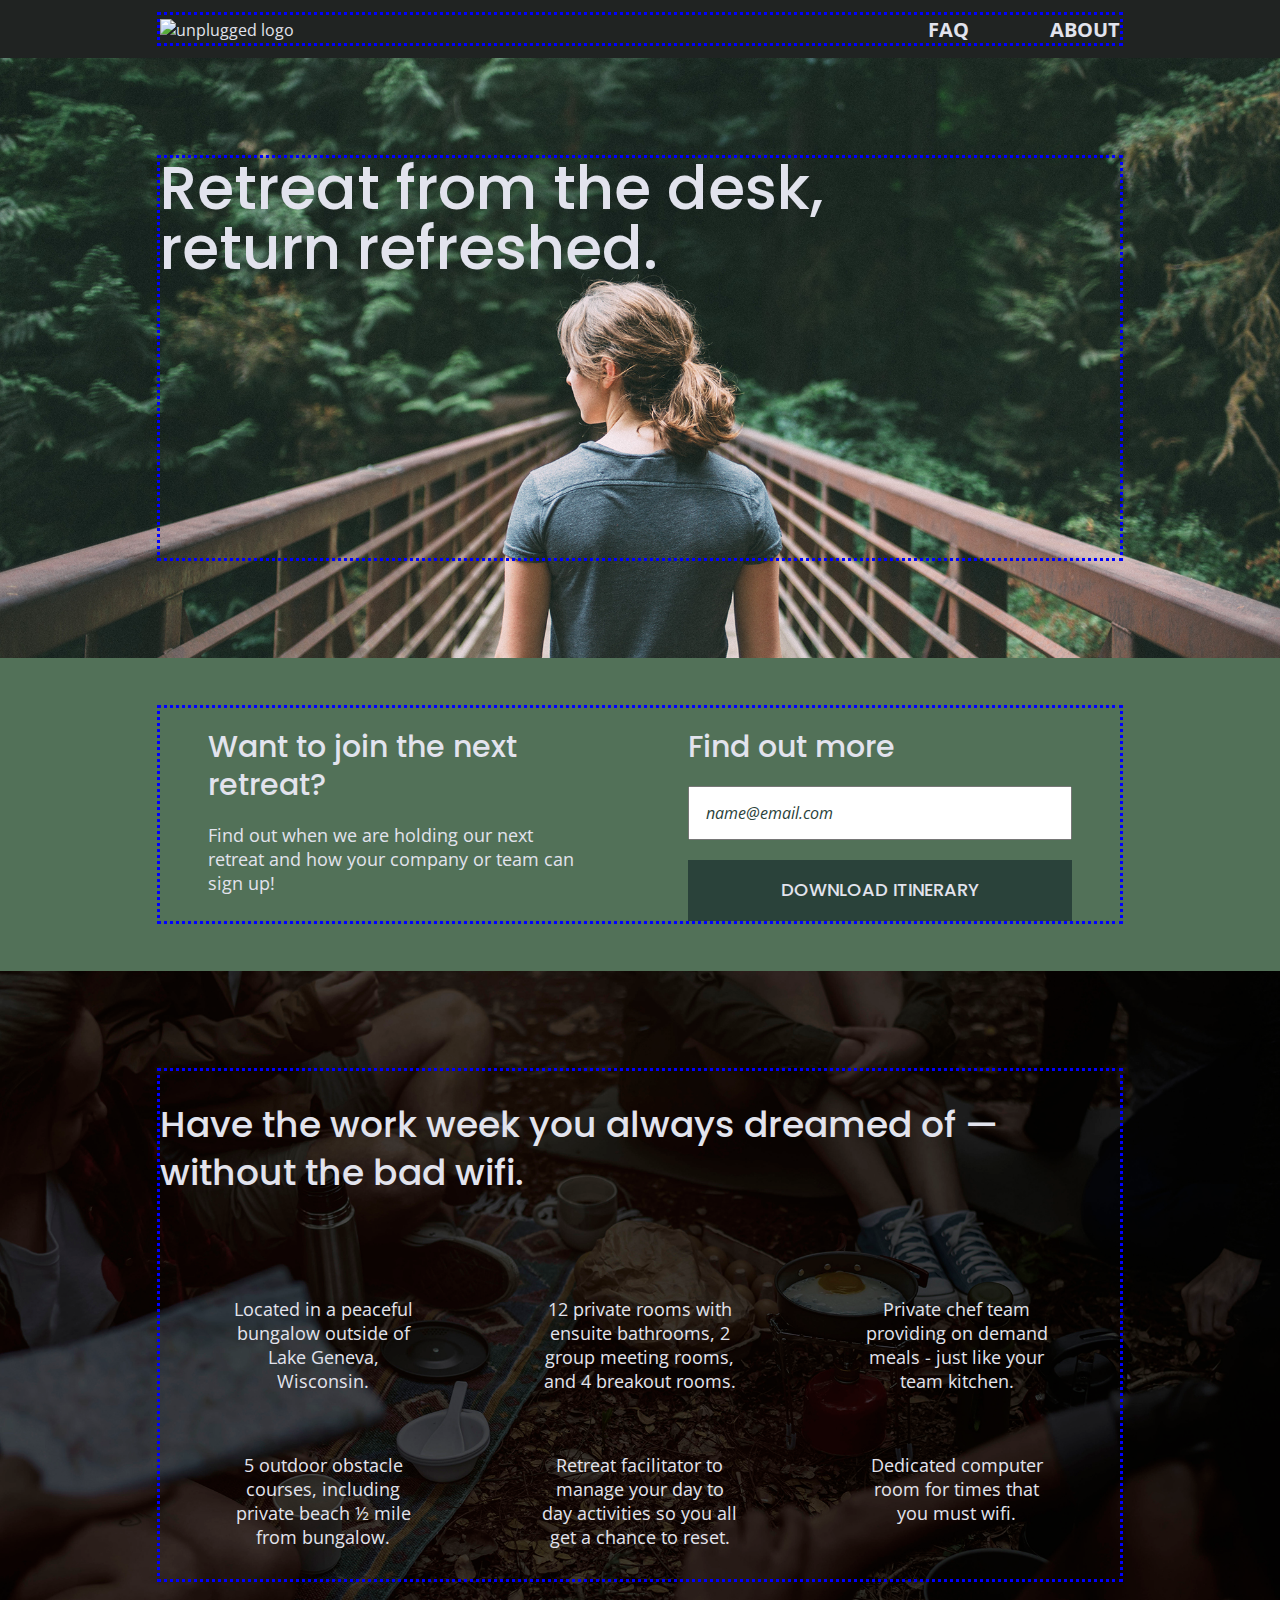
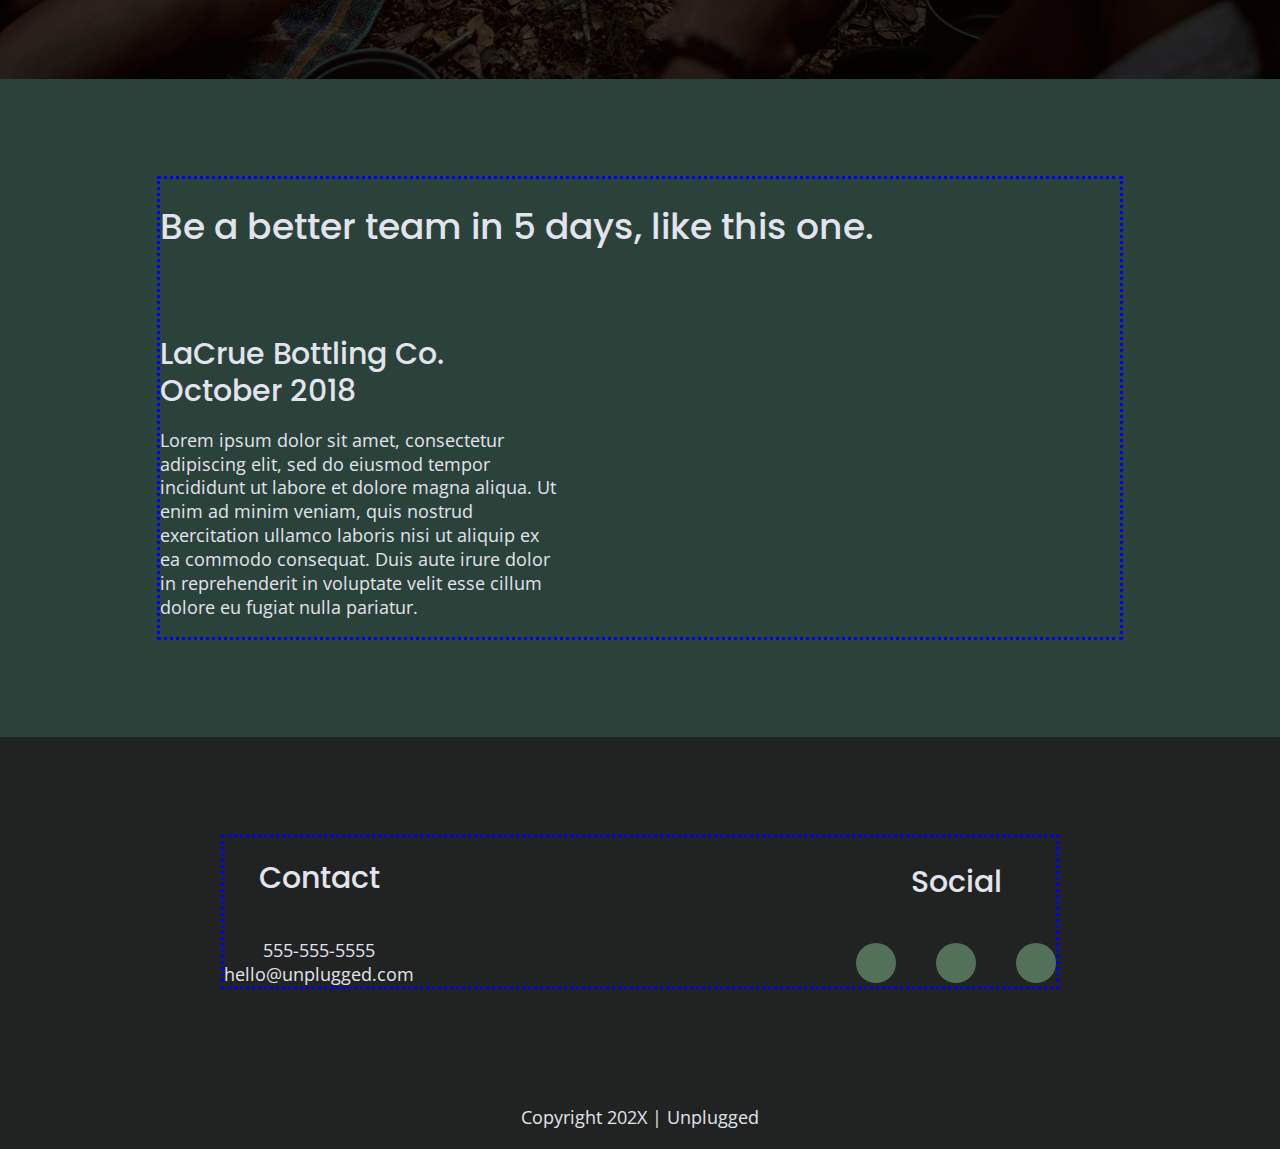
==== commit d743e39c: "Adding icons to all pages" ====
--- a/index.html
+++ b/index.html
@@ -158,13 +158,13 @@
           <h4>Social</h4>
           <div class="social-icons">
             <p>
-              <a href="https://www.facebook.com/Skillcrush/" target="_blank"></a>
-            </p>
-            <p>
-              <a href="https://twitter.com/Skillcrush" target="_blank"></a>
-            </p>
-            <p>
-              <a href="https://www.instagram.com/skillcrush/" target="_blank"></a>
+              <a href="https://www.facebook.com/Skillcrush/" target="_blank"><i class="fab fa-facebook-f"></i></a>
+            </p>
+            <p>
+              <a href="https://twitter.com/Skillcrush" target="_blank"><i class="fab fa-twitter"></i></a>
+            </p>
+            <p>
+              <a href="https://www.instagram.com/skillcrush/" target="_blank"><i class="fab fa-instagram"></i></a>
             </p>
           </div>
         </div>
--- a/css/main.css
+++ b/css/main.css
@@ -1,6 +1,5 @@
 /*! HTML5 Boilerplate v8.0.0 | MIT License | https://html5boilerplate.com/ */
 
-/* main.css 2.1.0 | MIT License | https://github.com/h5bp/main.css#readme */
 /*
  * What follows is the result of much research on cross-browser styling.
  * Credit left inline and big thanks to Nicolas Gallagher, Jonathan Neal,
@@ -230,15 +229,23 @@
   }
   
   footer .social-icons p {
+    background-color: #527158;
+    border-radius: 50%;
+    width: 40px;
+    height: 40px;
     display: flex;
     justify-content: center;
     align-items: center;
+  }
+
+  footer .social-icons p i {
+    font-size: 1.3125em;
   }
   
   footer .copyright {
     margin: 20px 0;
   }
-  
+
   /* -------------------- Mobile Styles - Homepage -------------------- */
   
   /* Hero Area */
@@ -248,9 +255,7 @@
     justify-content: center;
     background: url('../img/unplugged-retreat.jpg');
     background-size: cover;
-    background-repeat: no repeat;
     background-position: center;
-    background-color: #333;
     min-height: 500px;
   }
 
@@ -588,6 +593,10 @@
   width: 62%;
 }
 
+.features i {
+  margin-bottom: 30px;
+}
+
 .reviews article {
   display: flex;
   justify-content: space-between;
@@ -631,6 +640,11 @@
   line-height: 1.285;
 }
 
+footer .social-icons {
+  width: 12.5em;
+  justify-content: space-between;
+}
+
 footer .copyright {
   width: 100%;
 }
@@ -762,7 +776,6 @@
   .map figure {
     padding-bottom: 37.5%;
   }
-
 
   .mission h2,
   .contact-section .content-wrapper h2 {
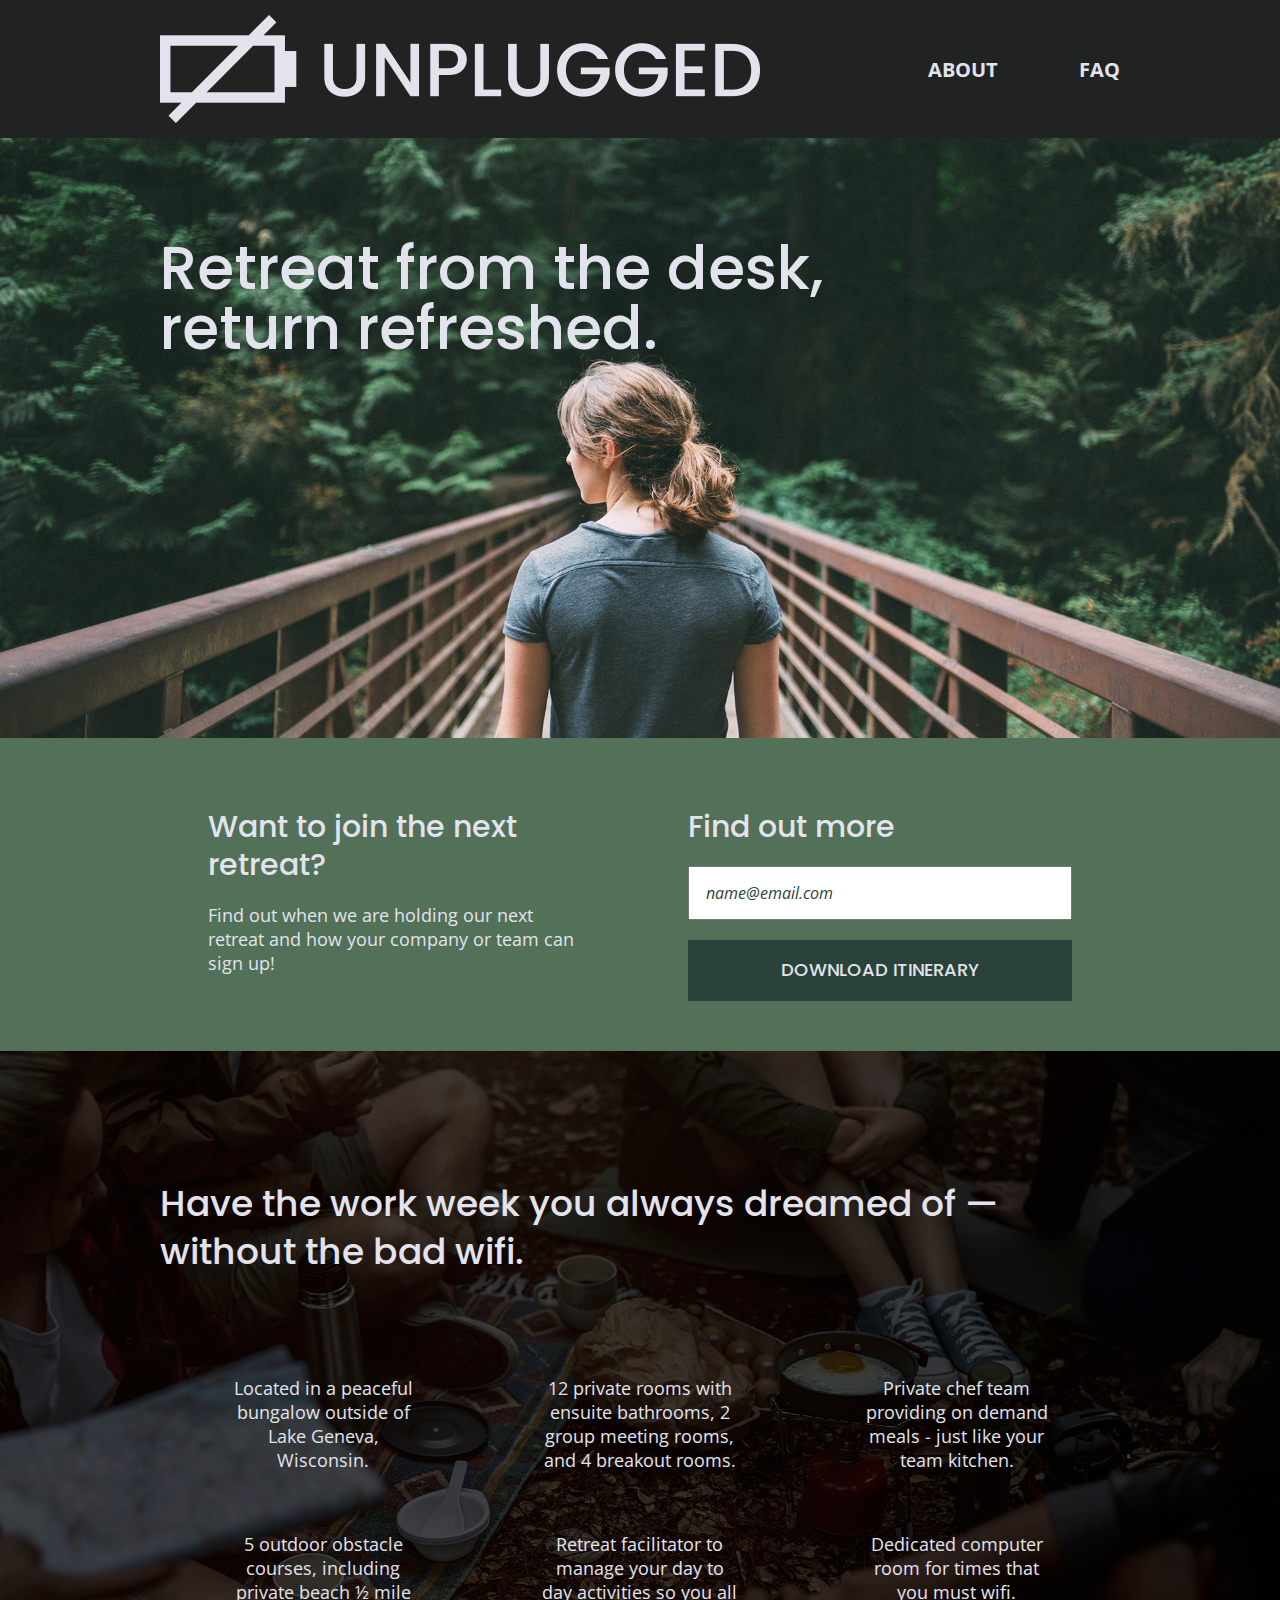
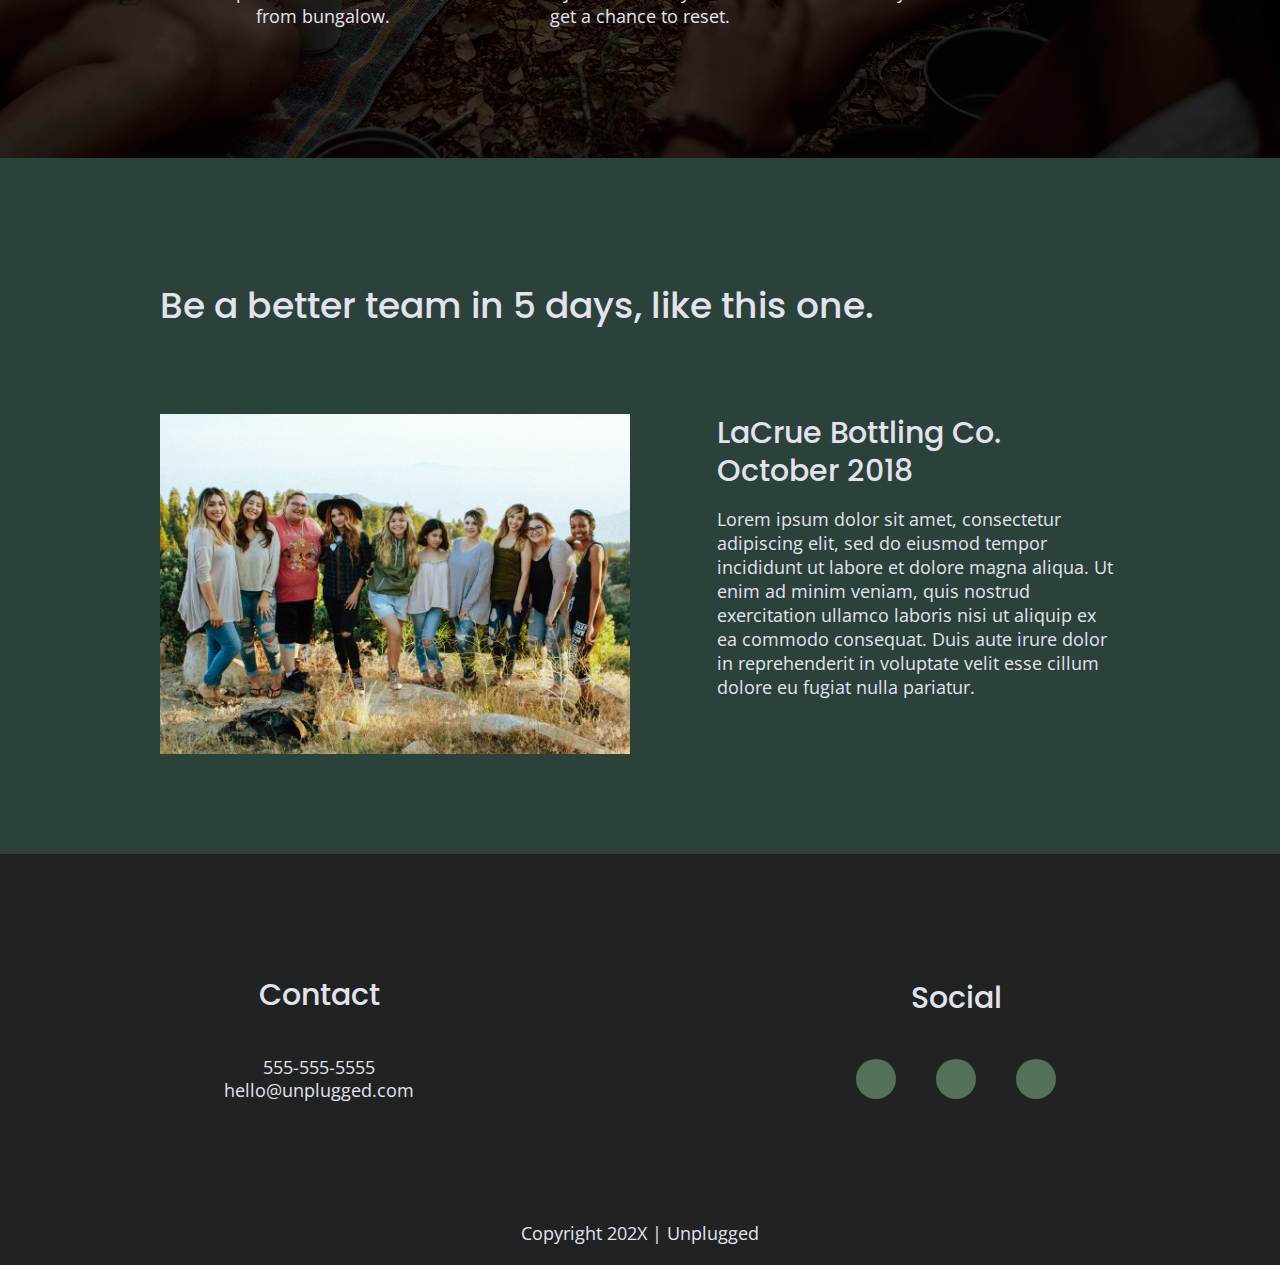
==== commit 373e8bf2: "Finishing all pages" ====
--- a/index.html
+++ b/index.html
@@ -28,14 +28,14 @@
   <!-- Add your site or application content here -->
   <header>
     <div class="content-wrapper">
-      <a href="#">
-        <img src="" alt="unplugged logo">
+      <a href="index.html">
+        <img src="img/unpluggedlogo.png" alt="unplugged logo">
       </a>
       <div class="header-divider"></div>
       <nav>
         <ul>
-          <li><a href="faq/index.html">FAQ</a></li>
           <li><a href="about/index.html">About</a></li>
+          <li><a href="faq/index.html">FAQ</a></li> 
         </ul>
       </nav>
     </div>
@@ -126,6 +126,9 @@
       <div class="content-wrapper">
         <h2>Be a better team in 5 days, like this one.</h2>
         <article>
+          <figure>
+            <img src="img/unplugged-retreat-lacrue.jpg" alt="Group of happy people at an outdoor retreat.">
+          </figure>
           <div>
             <h3>LaCrue Bottling Co. October 2018</h3>
             <p>
--- a/css/main.css
+++ b/css/main.css
@@ -141,7 +141,7 @@
   }
 
   img {
-    width: 100;
+    width: 100%;
   }
 
   figure {
@@ -155,10 +155,10 @@
    .content-wrapper {
     width: 90%;
     margin: 50px 0;
-    outline: 3px dotted blue;
   }
   
   /* -------------------- Base Header - Footer Styles -------------------- */
+  
   header {
     display: flex;
     justify-content: center;
@@ -368,7 +368,7 @@
     width: 100%;
     height: 0;
     padding-bottom: 125%;
-    overflow:hidden;
+    overflow: hidden;
     position: relative;
   }
 
